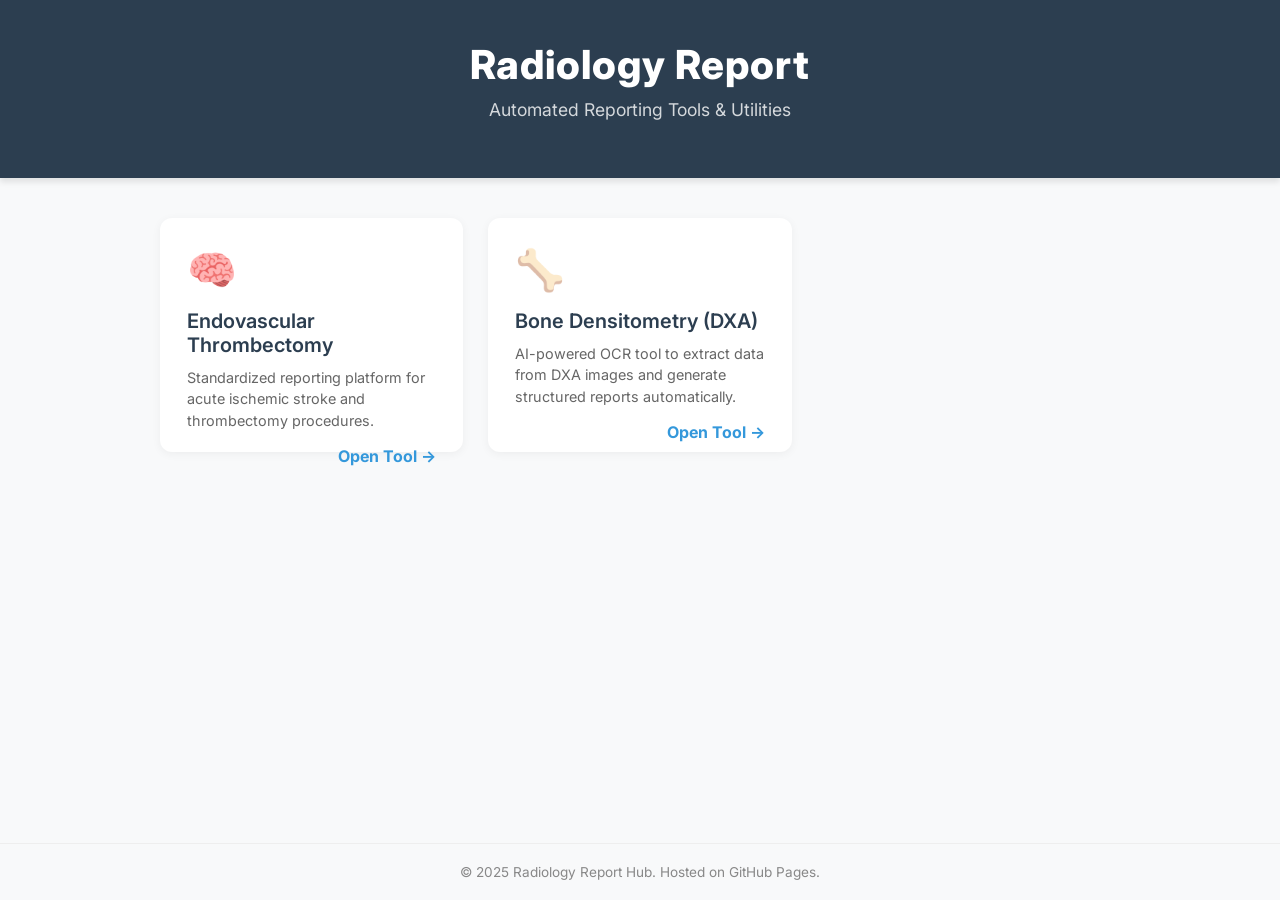
==== index.html @ 941ee747 "Update index.html" ====
<!DOCTYPE html>
<html lang="zh-TW">
<head>
    <meta charset="UTF-8">
    <meta name="viewport" content="width=device-width, initial-scale=1.0">
    <title>Radiology Report Hub</title>
    <link href="https://fonts.googleapis.com/css2?family=Inter:wght@400;600;800&display=swap" rel="stylesheet">
    <style>
        :root {
            --primary-color: #2c3e50; /* 深藍色主調 */
            --accent-color: #3498db;  /* 亮藍色點綴 */
            --bg-color: #f8f9fa;      /* 淺灰背景 */
            --card-hover: #ffffff;
            --text-main: #333;
            --text-sub: #666;
        }

        body {
            font-family: 'Inter', "Microsoft JhengHei", sans-serif;
            background-color: var(--bg-color);
            margin: 0;
            padding: 0;
            color: var(--text-main);
            display: flex;
            flex-direction: column;
            min-height: 100vh;
        }

        /* 頂部標題區 */
        header {
            background-color: var(--primary-color);
            color: white;
            padding: 40px 20px;
            text-align: center;
            box-shadow: 0 4px 6px rgba(0,0,0,0.1);
        }

        header h1 {
            margin: 0;
            font-size: 2.5rem;
            font-weight: 800;
            letter-spacing: 1px;
        }

        header p {
            margin-top: 10px;
            font-size: 1.1rem;
            opacity: 0.8;
        }

        /* 主要內容區 */
        main {
            flex: 1;
            max-width: 1000px;
            margin: 0 auto;
            padding: 40px 20px;
            width: 100%;
            box-sizing: border-box;
        }

        /* 卡片網格系統 - 自動適應螢幕 */
        .grid-container {
            display: grid;
            grid-template-columns: repeat(auto-fill, minmax(280px, 1fr));
            gap: 25px;
        }

        /* 卡片設計 */
        .tool-card {
            background: white;
            border-radius: 12px;
            padding: 25px;
            text-decoration: none;
            color: inherit;
            box-shadow: 0 2px 10px rgba(0,0,0,0.05);
            transition: transform 0.2s, box-shadow 0.2s, border-color 0.2s;
            border: 2px solid transparent;
            display: flex;
            flex-direction: column;
            justify-content: space-between;
            height: 180px; /* 固定高度讓排版整齊 */
        }

        .tool-card:hover {
            transform: translateY(-5px);
            box-shadow: 0 10px 20px rgba(0,0,0,0.1);
            border-color: var(--accent-color);
        }

        .card-icon {
            font-size: 2.5rem;
            margin-bottom: 15px;
        }

        .card-title {
            font-size: 1.25rem;
            font-weight: 600;
            margin-bottom: 10px;
            color: var(--primary-color);
        }

        .card-desc {
            font-size: 0.9rem;
            color: var(--text-sub);
            line-height: 1.5;
            flex-grow: 1;
        }

        .card-arrow {
            text-align: right;
            color: var(--accent-color);
            font-weight: bold;
            margin-top: 15px;
        }

        /* 頁尾 */
        footer {
            text-align: center;
            padding: 20px;
            color: #888;
            font-size: 0.85rem;
            border-top: 1px solid #eee;
        }
    </style>
</head>
<body>

    <header>
        <h1>Radiology Report</h1>
        <p>Automated Reporting Tools & Utilities</p>
    </header>

    <main>
        <div class="grid-container">
            
            <a href="EVT.html" class="tool-card">
                <div>
                    <div class="card-icon">🧠</div>
                    <div class="card-title">Endovascular Thrombectomy</div>
                    <div class="card-desc">
                        Standardized reporting platform for acute ischemic stroke and thrombectomy procedures.
                    </div>
                </div>
                <div class="card-arrow">Open Tool →</div>
            </a>

            <a href="dxa.html" class="tool-card">
                <div>
                    <div class="card-icon">🦴</div>
                    <div class="card-title">Bone Densitometry (DXA)</div>
                    <div class="card-desc">
                        AI-powered OCR tool to extract data from DXA images and generate structured reports automatically.
                    </div>
                </div>
                <div class="card-arrow">Open Tool →</div>
            </a>

        </div>
    </main>

    <footer>
        &copy; 2025 Radiology Report Hub. Hosted on GitHub Pages.
    </footer>

</body>
</html>
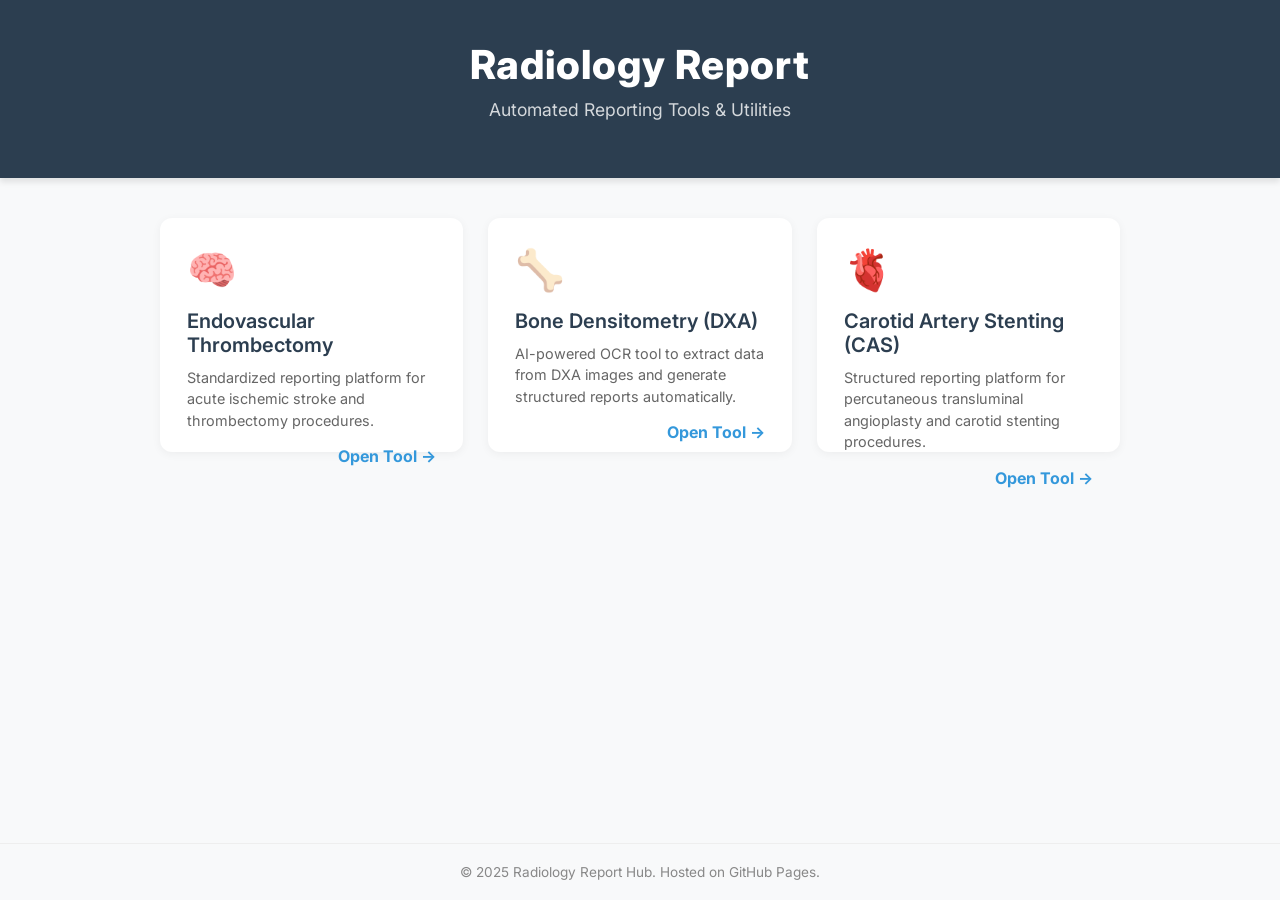
==== commit a99e77bb: "Update index.html" ====
--- a/index.html
+++ b/index.html
@@ -14,7 +14,6 @@
             --text-main: #333;
             --text-sub: #666;
         }
-
         body {
             font-family: 'Inter', "Microsoft JhengHei", sans-serif;
             background-color: var(--bg-color);
@@ -25,7 +24,6 @@
             flex-direction: column;
             min-height: 100vh;
         }
-
         /* 頂部標題區 */
         header {
             background-color: var(--primary-color);
@@ -34,20 +32,17 @@
             text-align: center;
             box-shadow: 0 4px 6px rgba(0,0,0,0.1);
         }
-
         header h1 {
             margin: 0;
             font-size: 2.5rem;
             font-weight: 800;
             letter-spacing: 1px;
         }
-
         header p {
             margin-top: 10px;
             font-size: 1.1rem;
             opacity: 0.8;
         }
-
         /* 主要內容區 */
         main {
             flex: 1;
@@ -57,14 +52,12 @@
             width: 100%;
             box-sizing: border-box;
         }
-
         /* 卡片網格系統 - 自動適應螢幕 */
         .grid-container {
             display: grid;
             grid-template-columns: repeat(auto-fill, minmax(280px, 1fr));
             gap: 25px;
         }
-
         /* 卡片設計 */
         .tool-card {
             background: white;
@@ -80,39 +73,33 @@
             justify-content: space-between;
             height: 180px; /* 固定高度讓排版整齊 */
         }
-
         .tool-card:hover {
             transform: translateY(-5px);
             box-shadow: 0 10px 20px rgba(0,0,0,0.1);
             border-color: var(--accent-color);
         }
-
         .card-icon {
             font-size: 2.5rem;
             margin-bottom: 15px;
         }
-
         .card-title {
             font-size: 1.25rem;
             font-weight: 600;
             margin-bottom: 10px;
             color: var(--primary-color);
         }
-
         .card-desc {
             font-size: 0.9rem;
             color: var(--text-sub);
             line-height: 1.5;
             flex-grow: 1;
         }
-
         .card-arrow {
             text-align: right;
             color: var(--accent-color);
             font-weight: bold;
             margin-top: 15px;
         }
-
         /* 頁尾 */
         footer {
             text-align: center;
@@ -124,12 +111,10 @@
     </style>
 </head>
 <body>
-
     <header>
         <h1>Radiology Report</h1>
         <p>Automated Reporting Tools & Utilities</p>
     </header>
-
     <main>
         <div class="grid-container">
             
@@ -143,7 +128,6 @@
                 </div>
                 <div class="card-arrow">Open Tool →</div>
             </a>
-
             <a href="dxa.html" class="tool-card">
                 <div>
                     <div class="card-icon">🦴</div>
@@ -154,13 +138,20 @@
                 </div>
                 <div class="card-arrow">Open Tool →</div>
             </a>
-
+            <a href="CAS.html" class="tool-card">
+                <div>
+                    <div class="card-icon">🫀</div>
+                    <div class="card-title">Carotid Artery Stenting (CAS)</div>
+                    <div class="card-desc">
+                        Structured reporting platform for percutaneous transluminal angioplasty and carotid stenting procedures.
+                    </div>
+                </div>
+                <div class="card-arrow">Open Tool →</div>
+            </a>
         </div>
     </main>
-
     <footer>
         &copy; 2025 Radiology Report Hub. Hosted on GitHub Pages.
     </footer>
-
 </body>
 </html>
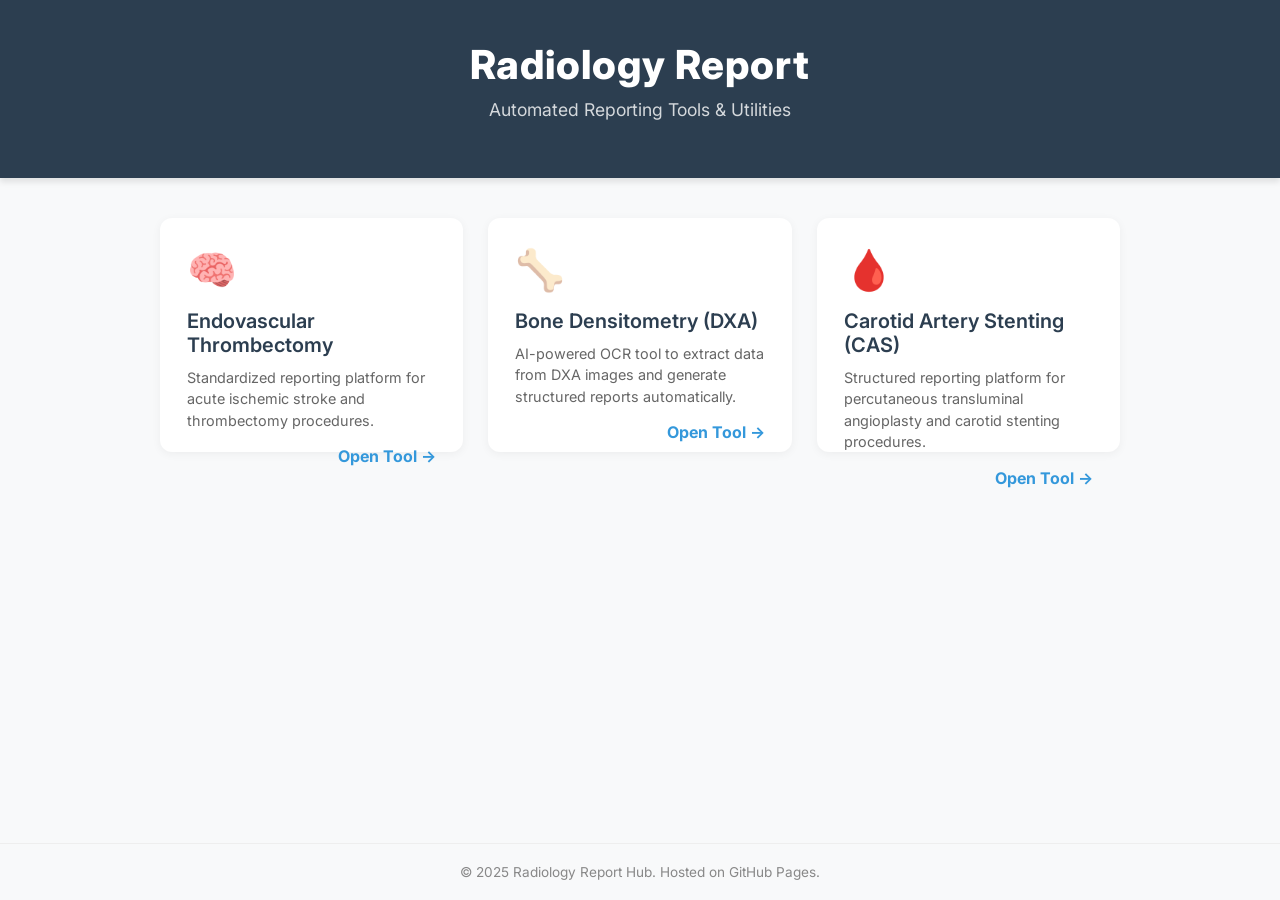
==== commit f89730e7: "Update index.html" ====
--- a/index.html
+++ b/index.html
@@ -140,7 +140,7 @@
             </a>
             <a href="CAS.html" class="tool-card">
                 <div>
-                    <div class="card-icon">🫀</div>
+                    <div class="card-icon">🩸</div>
                     <div class="card-title">Carotid Artery Stenting (CAS)</div>
                     <div class="card-desc">
                         Structured reporting platform for percutaneous transluminal angioplasty and carotid stenting procedures.
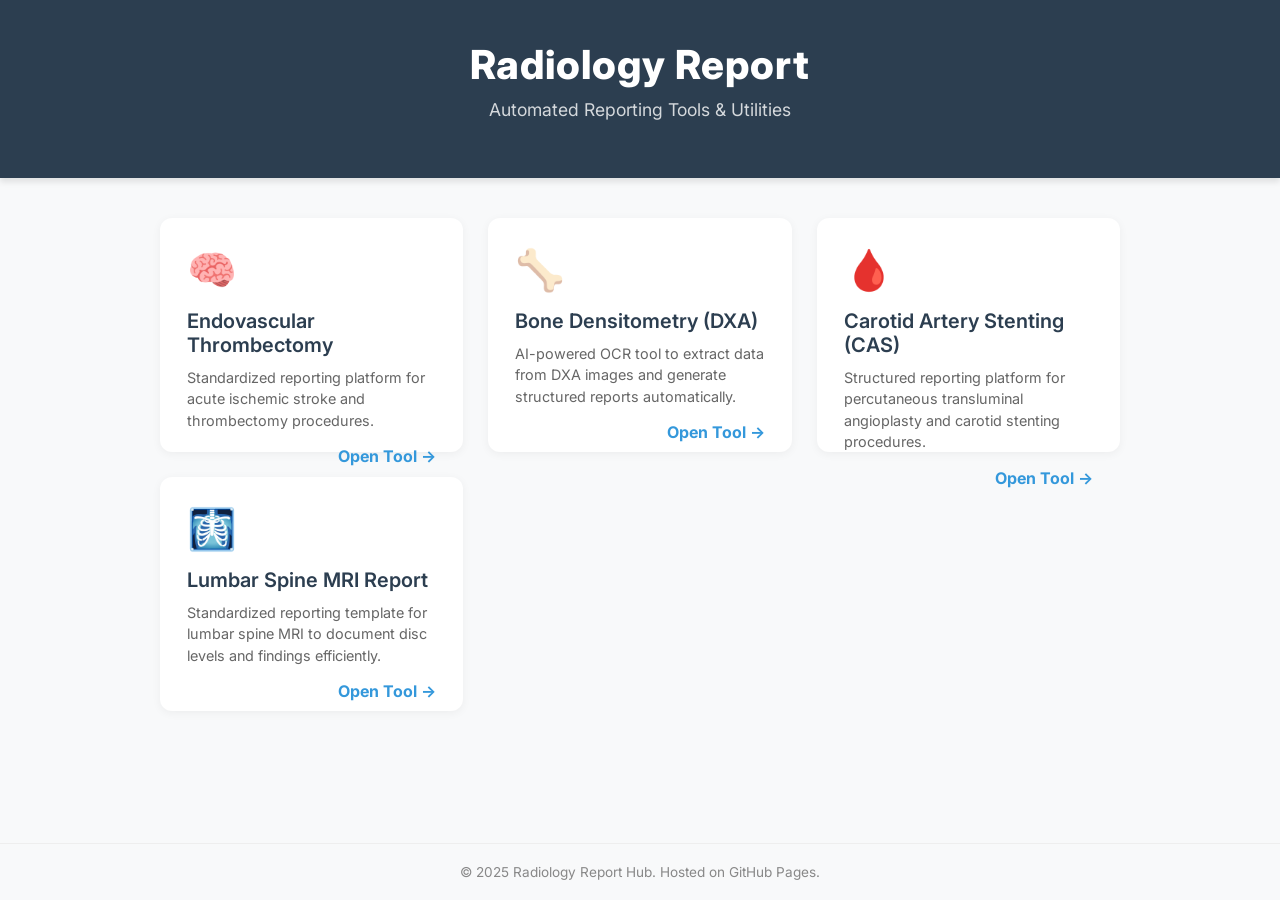
==== commit c7b80141: "Update index.html" ====
--- a/index.html
+++ b/index.html
@@ -148,6 +148,16 @@
                 </div>
                 <div class="card-arrow">Open Tool →</div>
             </a>
+            <a href="spine_mri.html" class="tool-card">
+                <div>
+                    <div class="card-icon">🩻</div>
+                    <div class="card-title">Lumbar Spine MRI Report</div>
+                    <div class="card-desc">
+                        Standardized reporting template for lumbar spine MRI to document disc levels and findings efficiently.
+                    </div>
+                </div>
+                <div class="card-arrow">Open Tool →</div>
+            </a>
         </div>
     </main>
     <footer>
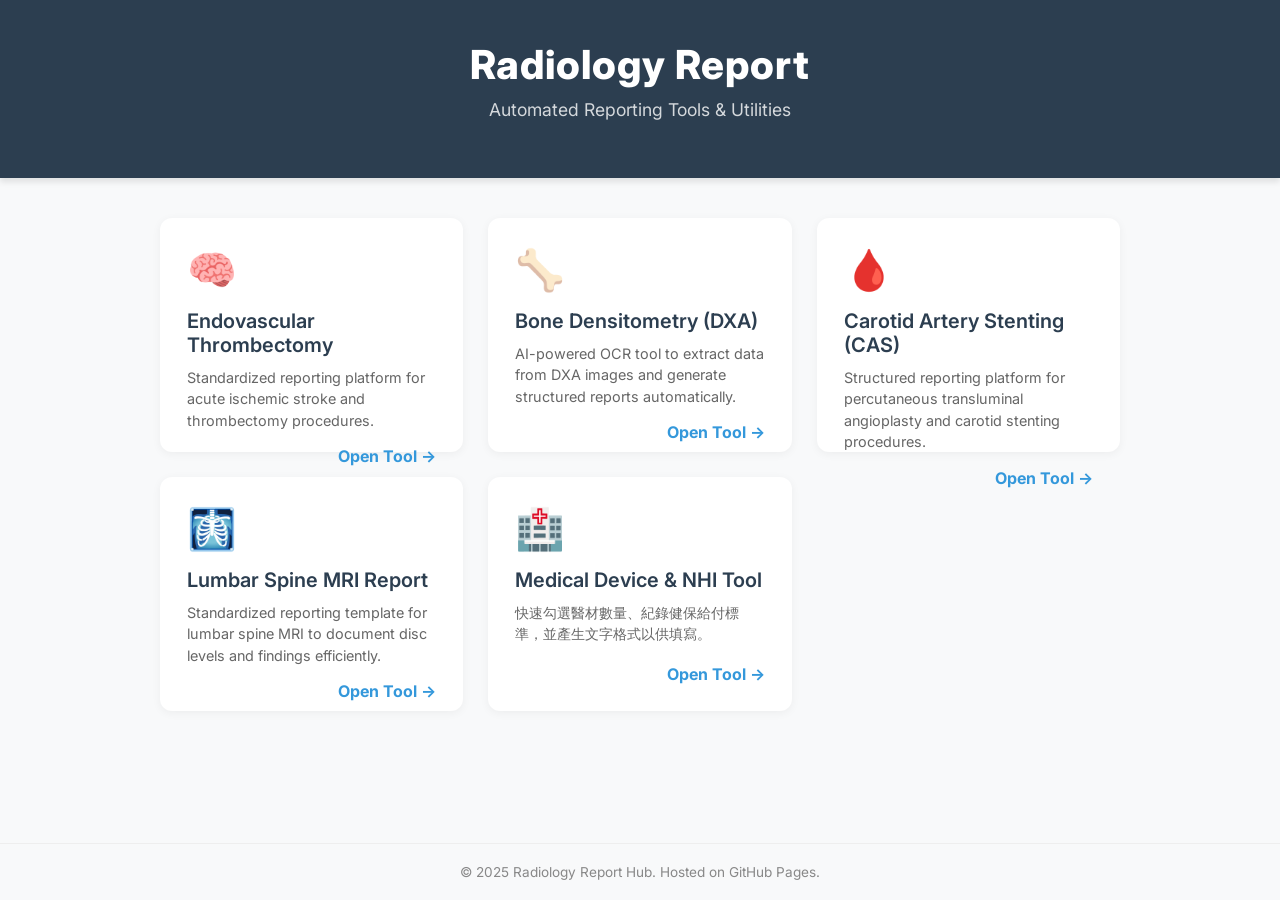
==== commit 36117d17: "Add files via upload" ====
--- a/index.html
+++ b/index.html
@@ -14,6 +14,7 @@
             --text-main: #333;
             --text-sub: #666;
         }
+
         body {
             font-family: 'Inter', "Microsoft JhengHei", sans-serif;
             background-color: var(--bg-color);
@@ -24,6 +25,7 @@
             flex-direction: column;
             min-height: 100vh;
         }
+
         /* 頂部標題區 */
         header {
             background-color: var(--primary-color);
@@ -32,17 +34,20 @@
             text-align: center;
             box-shadow: 0 4px 6px rgba(0,0,0,0.1);
         }
+
         header h1 {
             margin: 0;
             font-size: 2.5rem;
             font-weight: 800;
             letter-spacing: 1px;
         }
+
         header p {
             margin-top: 10px;
             font-size: 1.1rem;
             opacity: 0.8;
         }
+
         /* 主要內容區 */
         main {
             flex: 1;
@@ -52,12 +57,14 @@
             width: 100%;
             box-sizing: border-box;
         }
+
         /* 卡片網格系統 - 自動適應螢幕 */
         .grid-container {
             display: grid;
             grid-template-columns: repeat(auto-fill, minmax(280px, 1fr));
             gap: 25px;
         }
+
         /* 卡片設計 */
         .tool-card {
             background: white;
@@ -73,33 +80,39 @@
             justify-content: space-between;
             height: 180px; /* 固定高度讓排版整齊 */
         }
+
         .tool-card:hover {
             transform: translateY(-5px);
             box-shadow: 0 10px 20px rgba(0,0,0,0.1);
             border-color: var(--accent-color);
         }
+
         .card-icon {
             font-size: 2.5rem;
             margin-bottom: 15px;
         }
+
         .card-title {
             font-size: 1.25rem;
             font-weight: 600;
             margin-bottom: 10px;
             color: var(--primary-color);
         }
+
         .card-desc {
             font-size: 0.9rem;
             color: var(--text-sub);
             line-height: 1.5;
             flex-grow: 1;
         }
+
         .card-arrow {
             text-align: right;
             color: var(--accent-color);
             font-weight: bold;
             margin-top: 15px;
         }
+
         /* 頁尾 */
         footer {
             text-align: center;
@@ -111,10 +124,12 @@
     </style>
 </head>
 <body>
+
     <header>
         <h1>Radiology Report</h1>
         <p>Automated Reporting Tools & Utilities</p>
     </header>
+
     <main>
         <div class="grid-container">
             
@@ -128,6 +143,7 @@
                 </div>
                 <div class="card-arrow">Open Tool →</div>
             </a>
+
             <a href="dxa.html" class="tool-card">
                 <div>
                     <div class="card-icon">🦴</div>
@@ -138,6 +154,7 @@
                 </div>
                 <div class="card-arrow">Open Tool →</div>
             </a>
+
             <a href="CAS.html" class="tool-card">
                 <div>
                     <div class="card-icon">🩸</div>
@@ -148,6 +165,7 @@
                 </div>
                 <div class="card-arrow">Open Tool →</div>
             </a>
+
             <a href="spine_mri.html" class="tool-card">
                 <div>
                     <div class="card-icon">🩻</div>
@@ -158,10 +176,24 @@
                 </div>
                 <div class="card-arrow">Open Tool →</div>
             </a>
+
+            <a href="medical_device.html" class="tool-card">
+                <div>
+                    <div class="card-icon">🏥</div>
+                    <div class="card-title">Medical Device & NHI Tool</div>
+                    <div class="card-desc">
+                        快速勾選醫材數量、紀錄健保給付標準，並產生文字格式以供填寫。
+                    </div>
+                </div>
+                <div class="card-arrow">Open Tool →</div>
+            </a>
+
         </div>
     </main>
+
     <footer>
         &copy; 2025 Radiology Report Hub. Hosted on GitHub Pages.
     </footer>
+
 </body>
 </html>
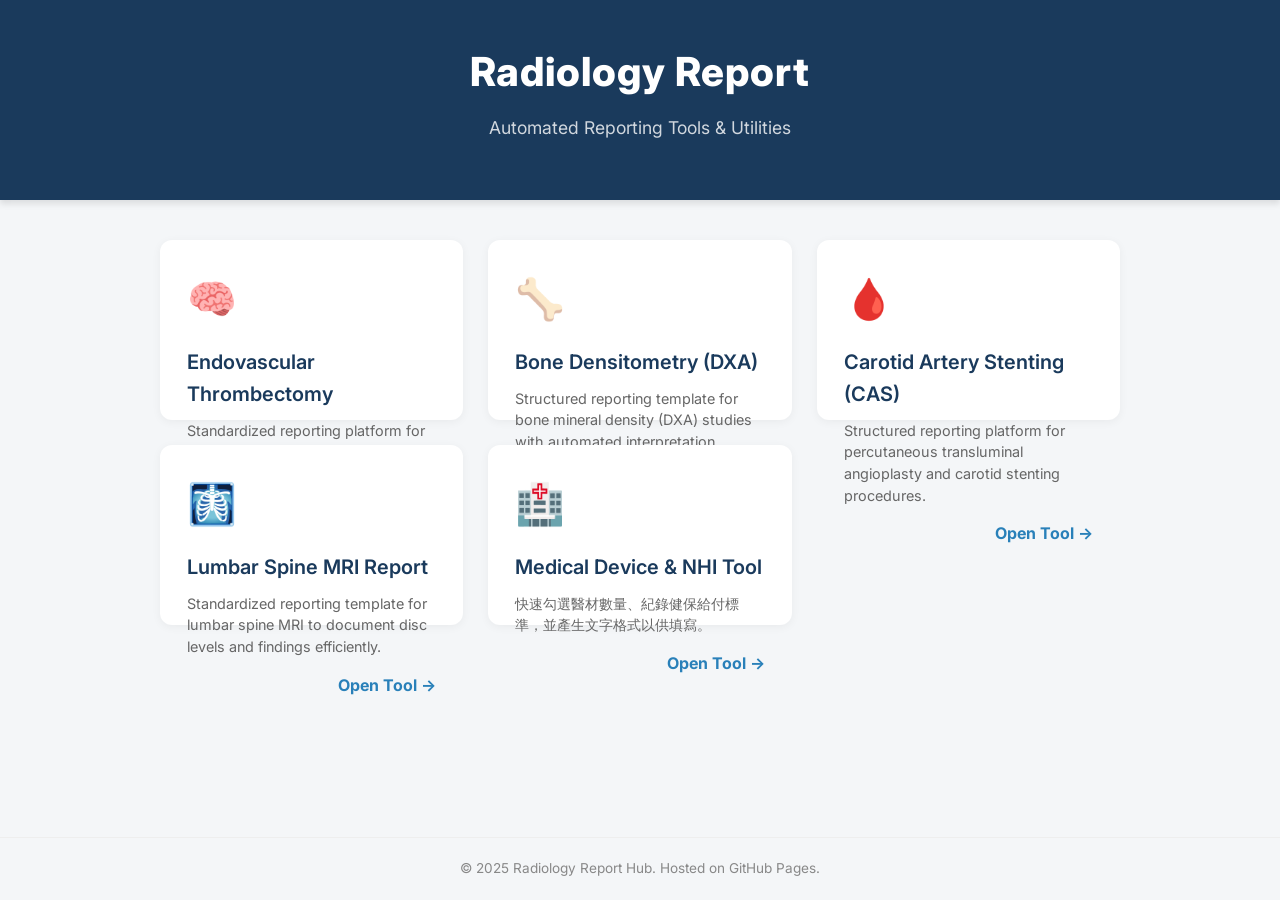
==== commit 01b9919e: "Add files via upload" ====
--- a/index.html
+++ b/index.html
@@ -4,29 +4,15 @@
     <meta charset="UTF-8">
     <meta name="viewport" content="width=device-width, initial-scale=1.0">
     <title>Radiology Report Hub</title>
-    <link href="https://fonts.googleapis.com/css2?family=Inter:wght@400;600;800&display=swap" rel="stylesheet">
+    <link rel="stylesheet" href="shared.css">
     <style>
-        :root {
-            --primary-color: #2c3e50; /* 深藍色主調 */
-            --accent-color: #3498db;  /* 亮藍色點綴 */
-            --bg-color: #f8f9fa;      /* 淺灰背景 */
-            --card-hover: #ffffff;
-            --text-main: #333;
-            --text-sub: #666;
-        }
-
         body {
-            font-family: 'Inter', "Microsoft JhengHei", sans-serif;
-            background-color: var(--bg-color);
-            margin: 0;
             padding: 0;
-            color: var(--text-main);
             display: flex;
             flex-direction: column;
             min-height: 100vh;
         }
 
-        /* 頂部標題區 */
         header {
             background-color: var(--primary-color);
             color: white;
@@ -48,7 +34,6 @@
             opacity: 0.8;
         }
 
-        /* 主要內容區 */
         main {
             flex: 1;
             max-width: 1000px;
@@ -58,14 +43,12 @@
             box-sizing: border-box;
         }
 
-        /* 卡片網格系統 - 自動適應螢幕 */
         .grid-container {
             display: grid;
             grid-template-columns: repeat(auto-fill, minmax(280px, 1fr));
             gap: 25px;
         }
 
-        /* 卡片設計 */
         .tool-card {
             background: white;
             border-radius: 12px;
@@ -78,7 +61,7 @@
             display: flex;
             flex-direction: column;
             justify-content: space-between;
-            height: 180px; /* 固定高度讓排版整齊 */
+            height: 180px;
         }
 
         .tool-card:hover {
@@ -87,10 +70,7 @@
             border-color: var(--accent-color);
         }
 
-        .card-icon {
-            font-size: 2.5rem;
-            margin-bottom: 15px;
-        }
+        .card-icon { font-size: 2.5rem; margin-bottom: 15px; }
 
         .card-title {
             font-size: 1.25rem;
@@ -113,7 +93,6 @@
             margin-top: 15px;
         }
 
-        /* 頁尾 */
         footer {
             text-align: center;
             padding: 20px;
@@ -149,7 +128,7 @@
                     <div class="card-icon">🦴</div>
                     <div class="card-title">Bone Densitometry (DXA)</div>
                     <div class="card-desc">
-                        AI-powered OCR tool to extract data from DXA images and generate structured reports automatically.
+                        Structured reporting template for bone mineral density (DXA) studies with automated interpretation.
                     </div>
                 </div>
                 <div class="card-arrow">Open Tool →</div>
--- a/shared.css
+++ b/shared.css
@@ -0,0 +1,213 @@
+/* ============================================
+   shared.css - Radiology Report Hub
+   共用樣式表，所有頁面引用
+   ============================================ */
+
+@import url('https://fonts.googleapis.com/css2?family=Inter:wght@400;600;700;800&display=swap');
+
+/* ── 設計 Token ── */
+:root {
+    --primary-color: #1a3a5c;
+    --accent-color:  #2980b9;
+    --bg-color:      #f4f6f8;
+    --card-bg:       #ffffff;
+    --border-color:  #e0e0e0;
+    --text-main:     #333;
+    --text-sub:      #666;
+    --highlight:     #fff9e6;
+    --highlight-border: #ffc107;
+}
+
+/* ── Reset & Base ── */
+* { box-sizing: border-box; }
+
+body {
+    font-family: 'Inter', "Microsoft JhengHei", "Segoe UI", sans-serif;
+    background-color: var(--bg-color);
+    color: var(--text-main);
+    margin: 0;
+    padding: 20px;
+    line-height: 1.6;
+}
+
+/* ── Back to Home Link ── */
+.back-link {
+    display: inline-flex;
+    align-items: center;
+    gap: 6px;
+    color: var(--accent-color);
+    text-decoration: none;
+    font-size: 0.9rem;
+    margin-bottom: 15px;
+}
+.back-link:hover { text-decoration: underline; }
+
+/* ── Section Card & Title ── */
+.section-card {
+    background: var(--card-bg);
+    border: 1px solid var(--border-color);
+    border-radius: 8px;
+    padding: 20px;
+    margin-bottom: 20px;
+}
+
+.section-title {
+    font-size: 1.05rem;
+    font-weight: bold;
+    color: var(--primary-color);
+    margin-bottom: 15px;
+    display: flex;
+    align-items: center;
+    background: #f0f4f8;
+    padding: 10px 12px;
+    border-radius: 6px;
+    border-left: 4px solid var(--accent-color);
+}
+
+/* ── Form Elements ── */
+label {
+    cursor: pointer;
+    margin-right: 12px;
+    display: inline-flex;
+    align-items: center;
+    gap: 4px;
+}
+
+input[type="checkbox"],
+input[type="radio"] {
+    transform: scale(1.1);
+}
+
+input[type="text"],
+input[type="number"],
+select,
+textarea {
+    padding: 7px 10px;
+    border: 1px solid #ccc;
+    border-radius: 4px;
+    font-family: inherit;
+    font-size: 0.95rem;
+}
+
+input[type="text"]:focus,
+input[type="number"]:focus,
+select:focus,
+textarea:focus {
+    outline: none;
+    border-color: var(--accent-color);
+    box-shadow: 0 0 0 2px rgba(41, 128, 185, 0.2);
+}
+
+/* Highlighted (required) fields */
+.hl {
+    background: var(--highlight);
+    border: 1px solid var(--highlight-border) !important;
+}
+
+/* ── Device / Option Pills ── */
+.device-group {
+    display: flex;
+    flex-wrap: wrap;
+    gap: 8px;
+}
+
+.device-group label {
+    background: #fdfdfd;
+    padding: 5px 10px;
+    border: 1px solid #ddd;
+    border-radius: 20px;
+    font-size: 0.9rem;
+    transition: all 0.2s;
+    margin-right: 0;
+}
+
+.device-group label:hover {
+    background: #e8f4fd;
+    border-color: #90caf9;
+}
+
+/* ── Layout Helpers ── */
+.field-row {
+    display: flex;
+    align-items: center;
+    gap: 10px;
+    margin-bottom: 10px;
+    flex-wrap: wrap;
+}
+
+.field-label {
+    font-weight: 600;
+    color: #444;
+    min-width: 160px;
+}
+
+.sub-label {
+    font-weight: bold;
+    color: #555;
+    margin: 12px 0 6px;
+    display: block;
+}
+
+.grid-2 { display: grid; grid-template-columns: 1fr 1fr; gap: 15px; }
+.grid-3 { display: grid; grid-template-columns: repeat(3, 1fr); gap: 15px; }
+.grid-4 { display: grid; grid-template-columns: repeat(4, 1fr); gap: 10px; }
+
+hr.dashed { border: 0; border-top: 1px dashed #ddd; margin: 15px 0; }
+
+/* ── Buttons ── */
+.btn-group {
+    display: flex;
+    gap: 15px;
+    margin-top: 25px;
+    padding-top: 20px;
+    border-top: 1px solid #eee;
+}
+
+button {
+    padding: 12px 24px;
+    border: none;
+    border-radius: 6px;
+    font-size: 1rem;
+    font-weight: 600;
+    cursor: pointer;
+    transition: opacity 0.2s;
+    font-family: inherit;
+}
+
+.btn-primary   { background-color: var(--accent-color); color: white; }
+.btn-secondary { background-color: #95a5a6; color: white; }
+.btn-success   { background-color: #27ae60; color: white; width: 100%; margin-top: 15px; }
+button:hover   { opacity: 0.85; }
+
+/* ── Final Report Textarea ── */
+#Final_Report {
+    width: 100%;
+    padding: 15px;
+    border: 2px solid #34495e;
+    border-radius: 8px;
+    background: #f8f9fa;
+    font-family: monospace;
+    font-size: 0.95rem;
+    color: #2c3e50;
+    box-sizing: border-box;
+    margin-top: 10px;
+    resize: vertical;
+}
+
+/* ── Report Page Container (CAS / EVT / DXA / Spine MRI) ── */
+.report-container {
+    max-width: 1100px;
+    margin: 0 auto;
+    background: var(--card-bg);
+    padding: 40px;
+    border-radius: 12px;
+    box-shadow: 0 4px 20px rgba(0, 0, 0, 0.08);
+}
+
+.report-container h1 {
+    color: var(--primary-color);
+    border-bottom: 2px solid var(--accent-color);
+    padding-bottom: 10px;
+    margin-bottom: 30px;
+    font-size: 1.8rem;
+}
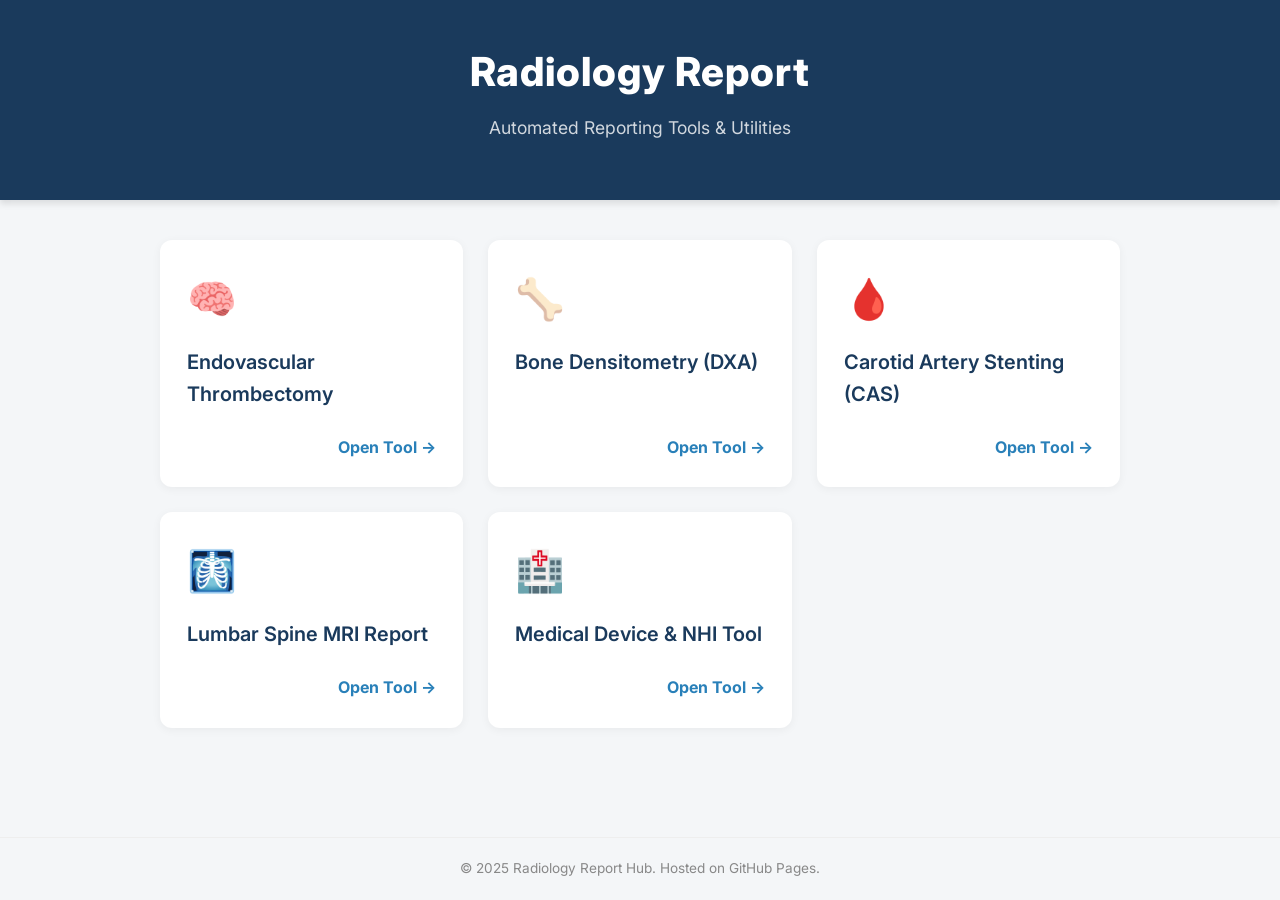
==== commit 8f31240a: "Add files via upload" ====
--- a/index.html
+++ b/index.html
@@ -61,7 +61,8 @@
             display: flex;
             flex-direction: column;
             justify-content: space-between;
-            height: 180px;
+            height: auto;
+            min-height: 120px;
         }
 
         .tool-card:hover {
@@ -80,10 +81,7 @@
         }
 
         .card-desc {
-            font-size: 0.9rem;
-            color: var(--text-sub);
-            line-height: 1.5;
-            flex-grow: 1;
+            display: none;
         }
 
         .card-arrow {
@@ -116,9 +114,6 @@
                 <div>
                     <div class="card-icon">🧠</div>
                     <div class="card-title">Endovascular Thrombectomy</div>
-                    <div class="card-desc">
-                        Standardized reporting platform for acute ischemic stroke and thrombectomy procedures.
-                    </div>
                 </div>
                 <div class="card-arrow">Open Tool →</div>
             </a>
@@ -127,9 +122,6 @@
                 <div>
                     <div class="card-icon">🦴</div>
                     <div class="card-title">Bone Densitometry (DXA)</div>
-                    <div class="card-desc">
-                        Structured reporting template for bone mineral density (DXA) studies with automated interpretation.
-                    </div>
                 </div>
                 <div class="card-arrow">Open Tool →</div>
             </a>
@@ -138,9 +130,6 @@
                 <div>
                     <div class="card-icon">🩸</div>
                     <div class="card-title">Carotid Artery Stenting (CAS)</div>
-                    <div class="card-desc">
-                        Structured reporting platform for percutaneous transluminal angioplasty and carotid stenting procedures.
-                    </div>
                 </div>
                 <div class="card-arrow">Open Tool →</div>
             </a>
@@ -149,9 +138,6 @@
                 <div>
                     <div class="card-icon">🩻</div>
                     <div class="card-title">Lumbar Spine MRI Report</div>
-                    <div class="card-desc">
-                        Standardized reporting template for lumbar spine MRI to document disc levels and findings efficiently.
-                    </div>
                 </div>
                 <div class="card-arrow">Open Tool →</div>
             </a>
@@ -159,10 +145,7 @@
             <a href="medical_device.html" class="tool-card">
                 <div>
                     <div class="card-icon">🏥</div>
-                    <div class="card-title">Medical Device & NHI Tool</div>
-                    <div class="card-desc">
-                        快速勾選醫材數量、紀錄健保給付標準，並產生文字格式以供填寫。
-                    </div>
+                    <div class="card-title">Medical Device &amp; NHI Tool</div>
                 </div>
                 <div class="card-arrow">Open Tool →</div>
             </a>
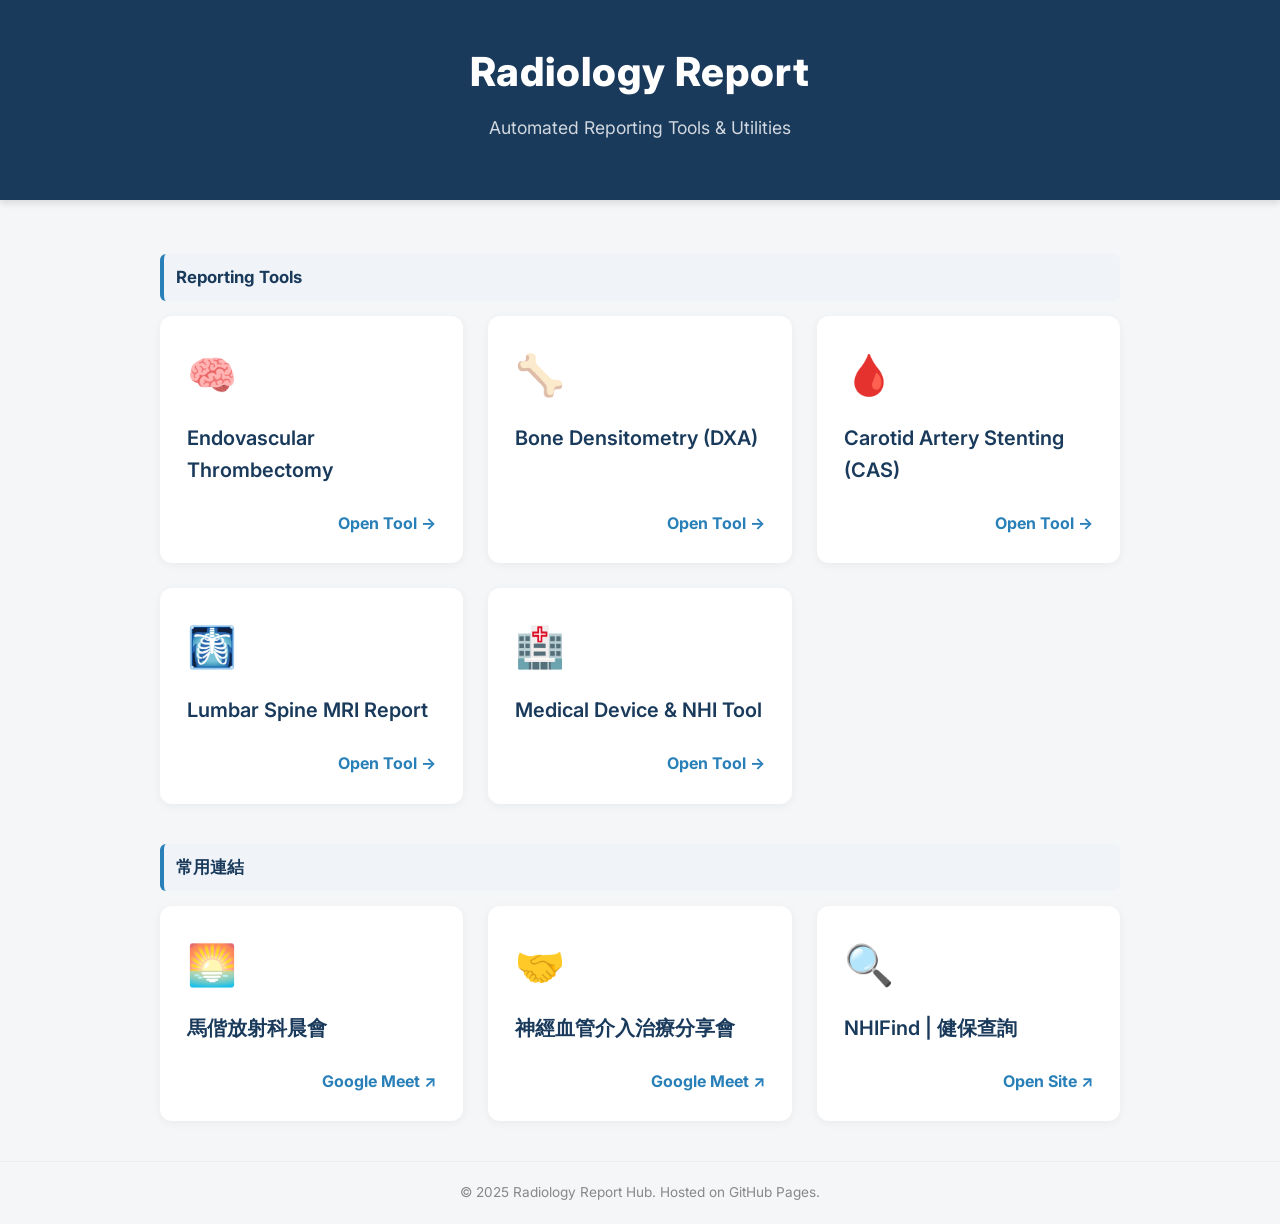
==== commit 7291cd1c: "Add files via upload" ====
--- a/index.html
+++ b/index.html
@@ -108,6 +108,7 @@
     </header>
 
     <main>
+        <h2 class="section-title">Reporting Tools</h2>
         <div class="grid-container">
             
             <a href="EVT.html" class="tool-card">
@@ -151,6 +152,35 @@
             </a>
 
         </div>
+
+        <h2 class="section-title" style="margin-top: 40px;">常用連結</h2>
+        <div class="grid-container">
+            
+            <a href="https://meet.google.com/pxf-etgp-yuy" class="tool-card" target="_blank">
+                <div>
+                    <div class="card-icon">🌅</div>
+                    <div class="card-title">馬偕放射科晨會</div>
+                </div>
+                <div class="card-arrow">Google Meet ↗</div>
+            </a>
+
+            <a href="https://meet.google.com/yqh-hyhx-whx" class="tool-card" target="_blank">
+                <div>
+                    <div class="card-icon">🤝</div>
+                    <div class="card-title">神經血管介入治療分享會</div>
+                </div>
+                <div class="card-arrow">Google Meet ↗</div>
+            </a>
+
+            <a href="https://nhi.showholdings.com/search" class="tool-card" target="_blank">
+                <div>
+                    <div class="card-icon">🔍</div>
+                    <div class="card-title">NHIFind | 健保查詢</div>
+                </div>
+                <div class="card-arrow">Open Site ↗</div>
+            </a>
+
+        </div>
     </main>
 
     <footer>
